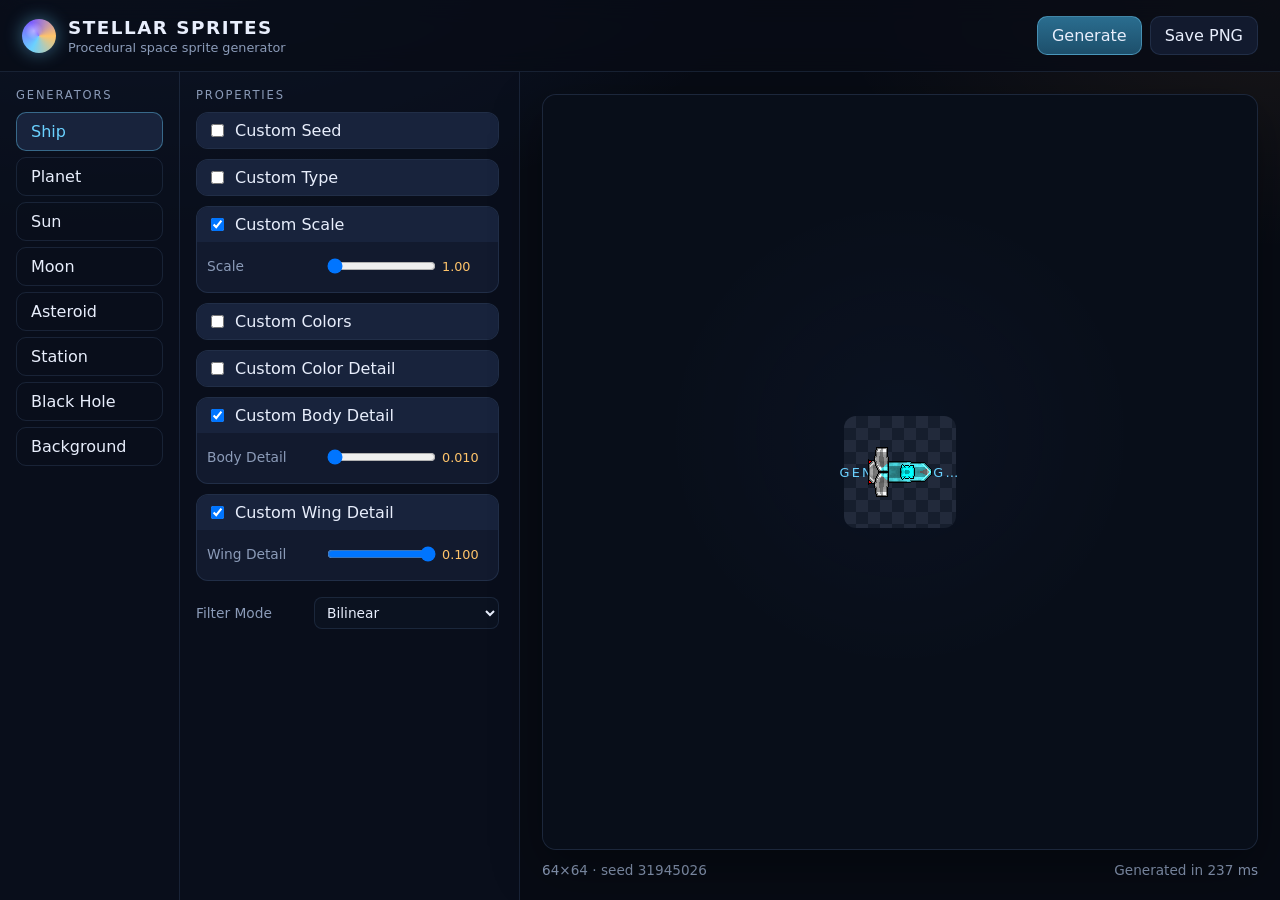
==== web/index.html @ 28acf5dc "Convert Stellar Sprites generators to a web app Port the Unity Editor sprite generators (ships, plan" ====
<!DOCTYPE html>
<html lang="en">
<head>
  <meta charset="UTF-8" />
  <meta name="viewport" content="width=device-width, initial-scale=1" />
  <title>Stellar Sprites</title>
  <link rel="stylesheet" href="./styles.css" />
</head>
<body>
  <div class="app">
    <header class="topbar">
      <div class="brand">
        <span class="logo" aria-hidden="true"></span>
        <div>
          <h1>Stellar Sprites</h1>
          <p>Procedural space sprite generator</p>
        </div>
      </div>
      <div class="actions">
        <button id="btn-generate" type="button" class="primary">Generate</button>
        <button id="btn-save" type="button">Save PNG</button>
      </div>
    </header>

    <aside class="nav-col">
      <p class="nav-label">Generators</p>
      <div id="type-nav" class="type-nav"></div>
    </aside>

    <section class="controls-col">
      <p class="nav-label">Properties</p>
      <div id="controls" class="controls"></div>
    </section>

    <main class="preview-col">
      <div class="preview-frame">
        <div id="generating" class="generating" hidden>Generating…</div>
        <div class="checker">
          <canvas id="sprite-canvas" width="64" height="64"></canvas>
        </div>
      </div>
      <div class="preview-footer">
        <span id="preview-meta">No sprite yet</span>
        <span id="status"></span>
      </div>
    </main>
  </div>
  <script type="module" src="./js/app.js"></script>
</body>
</html>
---- web/styles.css ----
:root {
  --bg: #070b14;
  --bg-2: #0c1220;
  --panel: #121a2e;
  --panel-2: #18233c;
  --line: rgba(140, 190, 255, 0.12);
  --text: #e8eefc;
  --muted: #8b9bb8;
  --accent: #6ad1ff;
  --accent-2: #ffc46a;
  --danger: #ff7b8a;
  --shadow: 0 18px 50px rgba(0, 0, 0, 0.35);
  --radius: 14px;
  font-family: "Segoe UI", "Trebuchet MS", system-ui, sans-serif;
}

* { box-sizing: border-box; }

html, body {
  margin: 0;
  min-height: 100%;
  background:
    radial-gradient(1200px 600px at 10% -10%, rgba(80, 140, 255, 0.16), transparent 55%),
    radial-gradient(900px 500px at 100% 0%, rgba(255, 170, 80, 0.08), transparent 50%),
    var(--bg);
  color: var(--text);
}

body {
  background-attachment: fixed;
}

.app {
  display: grid;
  grid-template-columns: 180px 340px minmax(0, 1fr);
  grid-template-rows: auto 1fr;
  min-height: 100vh;
}

.topbar {
  grid-column: 1 / -1;
  display: flex;
  align-items: center;
  justify-content: space-between;
  padding: 16px 22px;
  border-bottom: 1px solid var(--line);
  background: rgba(8, 12, 22, 0.8);
  backdrop-filter: blur(12px);
  position: sticky;
  top: 0;
  z-index: 5;
}

.brand {
  display: flex;
  gap: 12px;
  align-items: center;
}

.logo {
  width: 34px;
  height: 34px;
  border-radius: 50%;
  background:
    radial-gradient(circle at 35% 35%, #fff7, transparent 28%),
    conic-gradient(from 210deg, #6ad1ff, #7a5cff, #ffc46a, #6ad1ff);
  box-shadow: 0 0 18px rgba(106, 209, 255, 0.45);
}

h1 {
  margin: 0;
  font-size: 1.15rem;
  letter-spacing: 0.08em;
  text-transform: uppercase;
}

.brand p {
  margin: 2px 0 0;
  color: var(--muted);
  font-size: 0.8rem;
}

.actions { display: flex; gap: 8px; }

button {
  appearance: none;
  border: 1px solid var(--line);
  background: var(--panel);
  color: var(--text);
  border-radius: 10px;
  padding: 9px 14px;
  cursor: pointer;
  font: inherit;
}

button:hover { border-color: var(--accent); }
button:disabled { opacity: 0.55; cursor: default; }

button.primary {
  background: linear-gradient(180deg, #2a6d8f, #1d4f6b);
  border-color: #7ad7ff66;
}

.nav-col, .controls-col {
  border-right: 1px solid var(--line);
  background: rgba(10, 16, 30, 0.72);
  padding: 16px;
}

.nav-label {
  margin: 0 0 10px;
  color: var(--muted);
  font-size: 0.72rem;
  letter-spacing: 0.16em;
  text-transform: uppercase;
}

.type-nav { display: flex; flex-direction: column; gap: 6px; }

.type-nav button {
  text-align: left;
  background: transparent;
}

.type-nav button.active {
  background: var(--panel-2);
  border-color: #6ad1ff66;
  color: var(--accent);
}

.controls {
  overflow: auto;
  max-height: calc(100vh - 120px);
  padding-right: 4px;
}

.props { display: flex; flex-direction: column; gap: 10px; }

.toggle-group {
  border: 1px solid var(--line);
  border-radius: 12px;
  background: var(--panel);
  overflow: hidden;
}

.toggle-group:not(.on) .toggle-body { display: none; }

.toggle-head {
  display: flex;
  gap: 8px;
  align-items: center;
  padding: 8px 10px;
  cursor: pointer;
  background: var(--panel-2);
}

.toggle-body { padding: 8px 10px 10px; }

.control-row {
  display: grid;
  grid-template-columns: 110px minmax(0, 1fr);
  gap: 8px;
  align-items: center;
  margin: 6px 0;
  font-size: 0.86rem;
}

.control-row label { color: var(--muted); }

input[type="number"], select {
  width: 100%;
  background: #0b1220;
  color: var(--text);
  border: 1px solid var(--line);
  border-radius: 8px;
  padding: 6px 8px;
  font: inherit;
}

input[type="color"] {
  width: 36px;
  height: 28px;
  padding: 0;
  border: 1px solid var(--line);
  background: transparent;
  cursor: pointer;
}

.color-row { display: flex; gap: 6px; flex-wrap: wrap; }

.slider-wrap {
  display: grid;
  grid-template-columns: 1fr 46px;
  gap: 8px;
  align-items: center;
}

input[type="range"] { width: 100%; }

.slider-val {
  color: var(--accent-2);
  font-variant-numeric: tabular-nums;
  font-size: 0.8rem;
}

.preview-col {
  padding: 22px;
  display: flex;
  flex-direction: column;
  min-width: 0;
}

.preview-frame {
  position: relative;
  flex: 1;
  min-height: 420px;
  border-radius: var(--radius);
  border: 1px solid var(--line);
  background:
    radial-gradient(circle at 50% 45%, rgba(80, 140, 255, 0.08), transparent 42%),
    var(--bg-2);
  box-shadow: var(--shadow);
  display: grid;
  place-items: center;
  overflow: hidden;
}

.checker {
  background-image:
    linear-gradient(45deg, #2b354b 25%, transparent 25%),
    linear-gradient(-45deg, #2b354b 25%, transparent 25%),
    linear-gradient(45deg, transparent 75%, #2b354b 75%),
    linear-gradient(-45deg, transparent 75%, #2b354b 75%);
  background-size: 24px 24px;
  background-position: 0 0, 0 12px, 12px -12px, -12px 0;
  background-color: #44506a;
  border-radius: 12px;
  padding: 24px;
}

#sprite-canvas {
  display: block;
  max-width: min(70vw, 520px);
  max-height: min(70vh, 520px);
  transform-origin: center center;
  image-rendering: auto;
  background: transparent;
}

.generating {
  position: absolute;
  inset: 0;
  display: grid;
  place-items: center;
  background: rgba(7, 11, 20, 0.55);
  letter-spacing: 0.18em;
  text-transform: uppercase;
  font-size: 0.8rem;
  color: var(--accent);
}

.preview-footer {
  display: flex;
  justify-content: space-between;
  gap: 12px;
  margin-top: 12px;
  color: var(--muted);
  font-size: 0.85rem;
}

#status.error { color: var(--danger); }

@media (max-width: 980px) {
  .app {
    grid-template-columns: 1fr;
    grid-template-rows: auto auto auto auto;
  }
  .nav-col, .controls-col { border-right: 0; border-bottom: 1px solid var(--line); }
  .type-nav { flex-direction: row; flex-wrap: wrap; }
  .controls { max-height: none; }
}
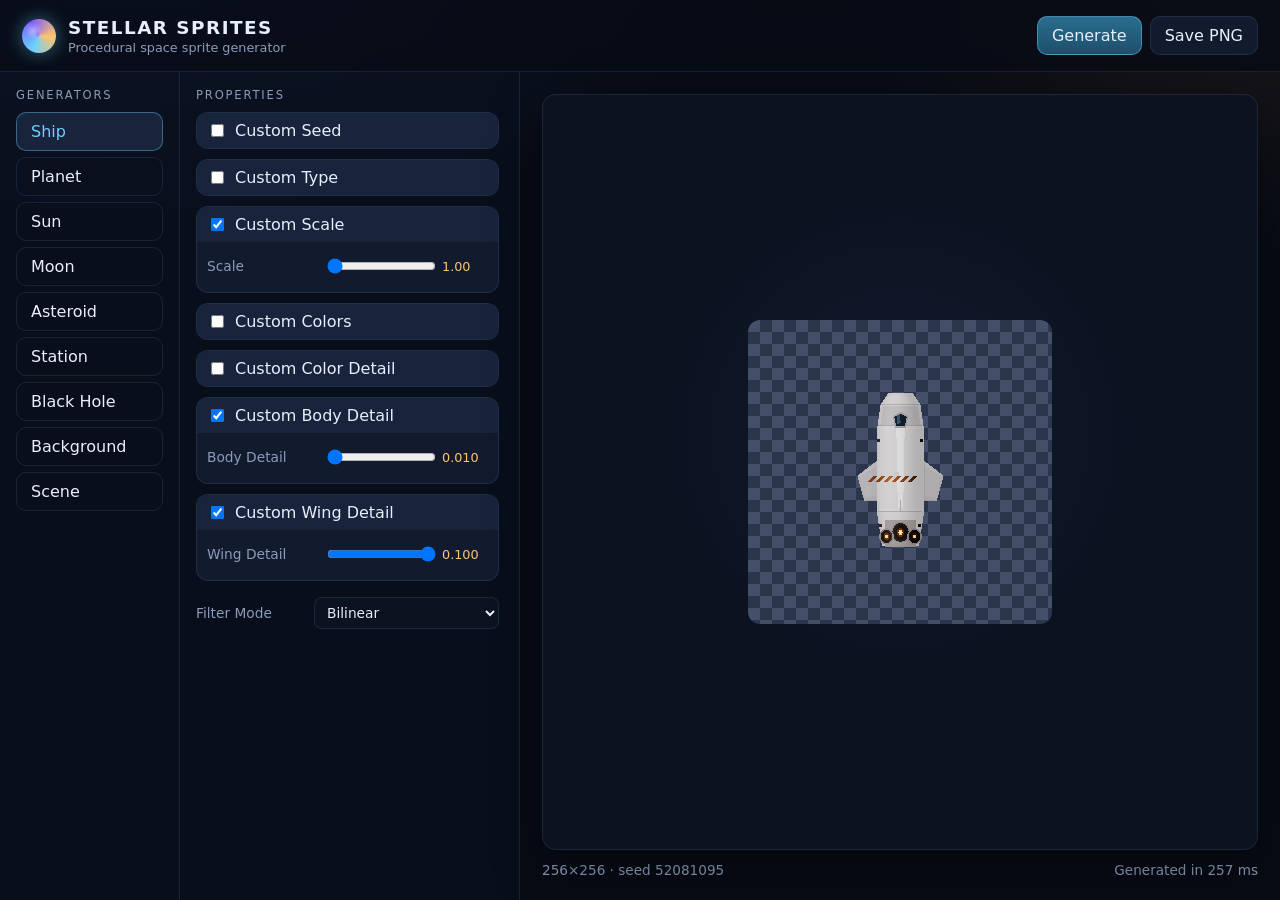
==== commit ea4cd22c: "Add a solar-system scene generator with flyable test mode Scene builds a full system from the existi" ====
--- a/web/index.html
+++ b/web/index.html
@@ -18,6 +18,7 @@
       </div>
       <div class="actions">
         <button id="btn-generate" type="button" class="primary">Generate</button>
+        <button id="btn-fly" type="button" hidden>Test Mode</button>
         <button id="btn-save" type="button">Save PNG</button>
       </div>
     </header>
@@ -45,6 +46,15 @@
       </div>
     </main>
   </div>
+  <div id="fly-mode" class="fly-mode" hidden>
+    <canvas id="fly-canvas" tabindex="0"></canvas>
+    <div class="fly-hud">
+      <div class="fly-hint">W thrust · A/D turn · S reverse · Shift boost · Space brake · scroll zoom · Esc exit</div>
+      <div id="fly-readout" class="fly-readout">Test Mode</div>
+      <canvas id="fly-minimap" width="168" height="168"></canvas>
+    </div>
+    <button id="btn-fly-exit" type="button">Exit Test Mode</button>
+  </div>
   <script type="module" src="./js/app.js"></script>
 </body>
 </html>
--- a/web/styles.css
+++ b/web/styles.css
@@ -259,6 +259,10 @@
   color: var(--accent);
 }
 
+.generating[hidden] {
+  display: none !important;
+}
+
 .preview-footer {
   display: flex;
   justify-content: space-between;
@@ -269,6 +273,69 @@
 }
 
 #status.error { color: var(--danger); }
+
+.scene-hint {
+  margin: 4px 2px 0;
+  color: var(--muted);
+  font-size: 0.8rem;
+  line-height: 1.4;
+}
+
+.fly-mode {
+  position: fixed;
+  inset: 0;
+  z-index: 40;
+  background: #02050c;
+}
+
+.fly-mode[hidden] { display: none !important; }
+
+#fly-canvas {
+  display: block;
+  width: 100%;
+  height: 100%;
+  outline: none;
+}
+
+.fly-hud {
+  position: absolute;
+  inset: 16px 16px auto 16px;
+  display: flex;
+  justify-content: space-between;
+  gap: 12px;
+  pointer-events: none;
+  align-items: flex-start;
+}
+
+.fly-hint, .fly-readout {
+  background: rgba(8, 14, 26, 0.72);
+  border: 1px solid var(--line);
+  border-radius: 10px;
+  padding: 8px 12px;
+  font-size: 0.78rem;
+  letter-spacing: 0.04em;
+  color: var(--muted);
+}
+
+.fly-readout { color: var(--accent); }
+
+#fly-minimap {
+  position: absolute;
+  right: 16px;
+  bottom: 16px;
+  width: 168px;
+  height: 168px;
+  border-radius: 12px;
+  border: 1px solid var(--line);
+  background: #071018;
+  pointer-events: none;
+}
+
+#btn-fly-exit {
+  position: absolute;
+  left: 16px;
+  bottom: 16px;
+}
 
 @media (max-width: 980px) {
   .app {
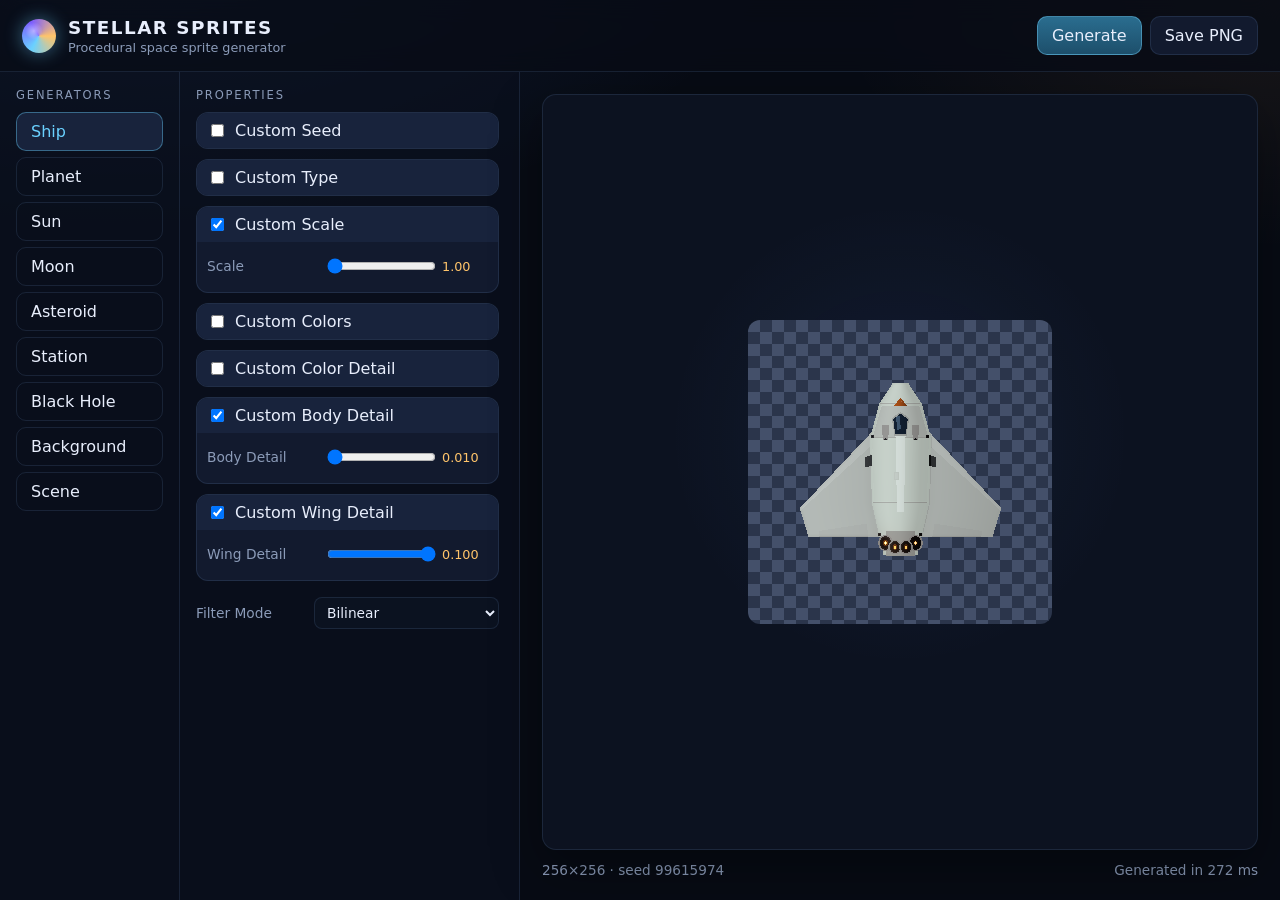
==== commit 8e168cb3: "Fix test-mode starfield tiling and minimap placement Scale the nebula so it no longer repeats as a 2" ====
--- a/web/index.html
+++ b/web/index.html
@@ -51,8 +51,8 @@
     <div class="fly-hud">
       <div class="fly-hint">W thrust · A/D turn · S reverse · Shift boost · Space brake · scroll zoom · Esc exit</div>
       <div id="fly-readout" class="fly-readout">Test Mode</div>
-      <canvas id="fly-minimap" width="168" height="168"></canvas>
     </div>
+    <canvas id="fly-minimap" width="168" height="168"></canvas>
     <button id="btn-fly-exit" type="button">Exit Test Mode</button>
   </div>
   <script type="module" src="./js/app.js"></script>
--- a/web/styles.css
+++ b/web/styles.css
@@ -317,7 +317,13 @@
   color: var(--muted);
 }
 
-.fly-readout { color: var(--accent); }
+.fly-readout {
+  color: var(--accent);
+  max-width: min(46vw, 420px);
+  overflow: hidden;
+  text-overflow: ellipsis;
+  white-space: nowrap;
+}
 
 #fly-minimap {
   position: absolute;
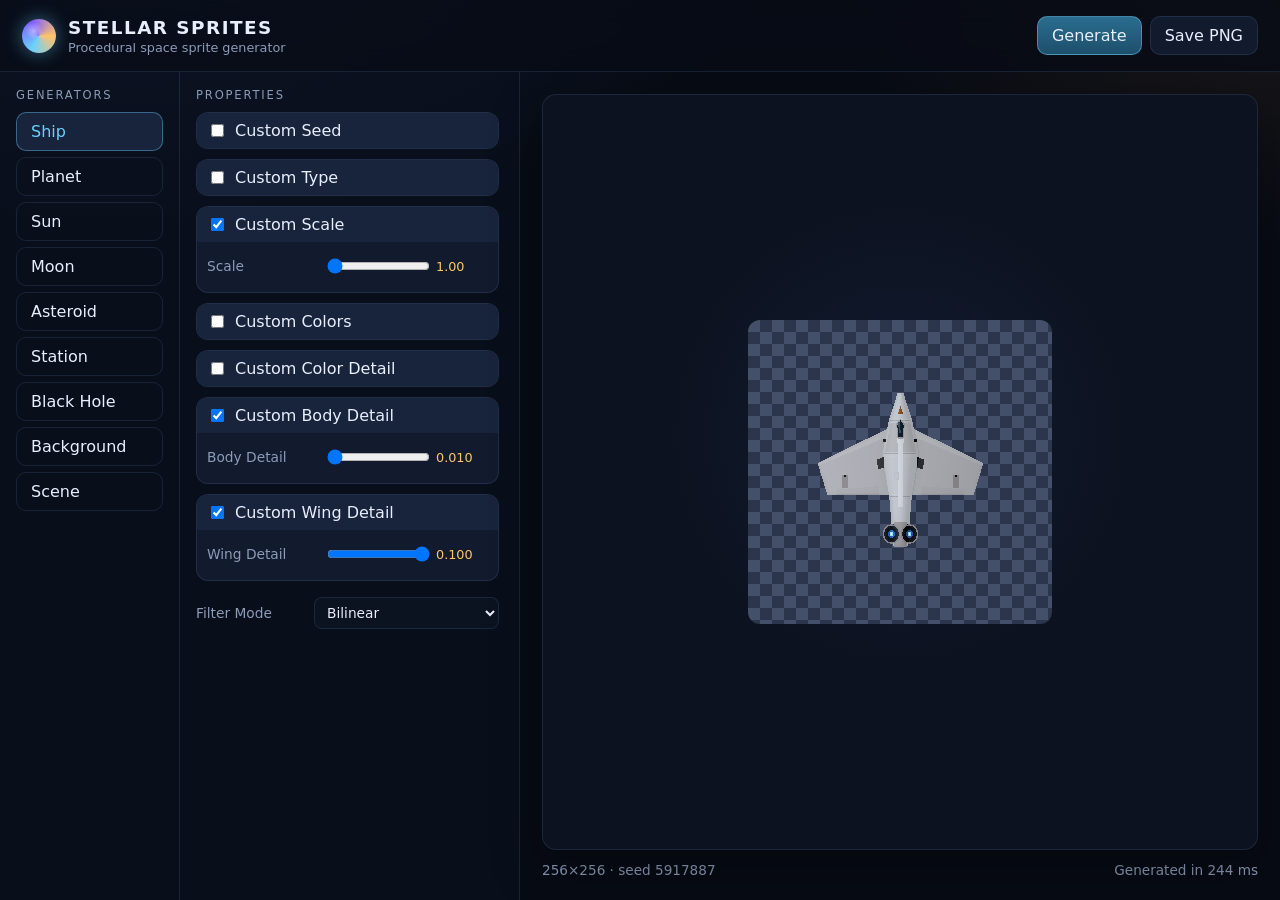
==== commit 66e69d72: "Drop solar orbits, add belt chance and mobile fly controls Planets, belts, and NPCs stay in place wh" ====
--- a/web/index.html
+++ b/web/index.html
@@ -2,7 +2,7 @@
 <html lang="en">
 <head>
   <meta charset="UTF-8" />
-  <meta name="viewport" content="width=device-width, initial-scale=1" />
+  <meta name="viewport" content="width=device-width, initial-scale=1, viewport-fit=cover" />
   <title>Stellar Sprites</title>
   <link rel="stylesheet" href="./styles.css" />
 </head>
@@ -49,11 +49,21 @@
   <div id="fly-mode" class="fly-mode" hidden>
     <canvas id="fly-canvas" tabindex="0"></canvas>
     <div class="fly-hud">
-      <div class="fly-hint">W thrust · A/D turn · S reverse · Shift boost · Space brake · scroll zoom · Esc exit</div>
+      <div class="fly-hint">WASD or on-screen stick · Shift/Boost · Space/Brake · pinch to zoom · Esc exit</div>
       <div id="fly-readout" class="fly-readout">Test Mode</div>
     </div>
     <canvas id="fly-minimap" width="168" height="168"></canvas>
     <button id="btn-fly-exit" type="button">Exit Test Mode</button>
+    <div id="fly-pad" class="fly-pad">
+      <div id="fly-stick" class="fly-stick" role="presentation" aria-label="Flight stick">
+        <div id="fly-stick-knob" class="fly-stick-knob"></div>
+      </div>
+      <div class="fly-buttons">
+        <button id="fly-boost" type="button">Boost</button>
+        <button id="fly-thrust" type="button">Thrust</button>
+        <button id="fly-brake" type="button">Brake</button>
+      </div>
+    </div>
   </div>
   <script type="module" src="./js/app.js"></script>
 </body>
--- a/web/styles.css
+++ b/web/styles.css
@@ -190,7 +190,7 @@
 
 .slider-wrap {
   display: grid;
-  grid-template-columns: 1fr 46px;
+  grid-template-columns: 1fr 52px;
   gap: 8px;
   align-items: center;
 }
@@ -286,6 +286,10 @@
   inset: 0;
   z-index: 40;
   background: #02050c;
+  overflow: hidden;
+  touch-action: none;
+  user-select: none;
+  -webkit-user-select: none;
 }
 
 .fly-mode[hidden] { display: none !important; }
@@ -295,11 +299,14 @@
   width: 100%;
   height: 100%;
   outline: none;
+  touch-action: none;
 }
 
 .fly-hud {
   position: absolute;
-  inset: 16px 16px auto 16px;
+  top: 16px;
+  left: 16px;
+  right: 196px;
   display: flex;
   justify-content: space-between;
   gap: 12px;
@@ -328,7 +335,7 @@
 #fly-minimap {
   position: absolute;
   right: 16px;
-  bottom: 16px;
+  top: 16px;
   width: 168px;
   height: 168px;
   border-radius: 12px;
@@ -340,7 +347,107 @@
 #btn-fly-exit {
   position: absolute;
   left: 16px;
-  bottom: 16px;
+  bottom: calc(28px + 132px + env(safe-area-inset-bottom, 0px));
+}
+
+.fly-pad {
+  position: absolute;
+  left: 0;
+  right: 0;
+  bottom: 0;
+  display: flex;
+  justify-content: space-between;
+  align-items: flex-end;
+  padding: 0 18px calc(14px + env(safe-area-inset-bottom, 0px));
+  pointer-events: none;
+  z-index: 2;
+}
+
+.fly-stick {
+  pointer-events: auto;
+  width: 132px;
+  height: 132px;
+  border-radius: 50%;
+  border: 1px solid rgba(140, 190, 255, 0.28);
+  background: radial-gradient(circle at 50% 50%, rgba(18, 32, 58, 0.55), rgba(6, 10, 18, 0.72));
+  box-shadow: inset 0 0 18px rgba(0, 0, 0, 0.35);
+  position: relative;
+  touch-action: none;
+}
+
+.fly-stick-knob {
+  position: absolute;
+  left: 50%;
+  top: 50%;
+  width: 52px;
+  height: 52px;
+  margin: -26px 0 0 -26px;
+  border-radius: 50%;
+  background: radial-gradient(circle at 35% 30%, #d7e7ff, #6aa0d8 58%, #2a4a72);
+  border: 1px solid rgba(255, 255, 255, 0.35);
+  box-shadow: 0 6px 16px rgba(0, 0, 0, 0.4);
+  pointer-events: none;
+}
+
+.fly-buttons {
+  pointer-events: auto;
+  display: flex;
+  flex-direction: column;
+  gap: 10px;
+  width: min(38vw, 128px);
+}
+
+.fly-buttons button {
+  min-height: 48px;
+  touch-action: none;
+  -webkit-user-select: none;
+  user-select: none;
+}
+
+.fly-buttons button:active {
+  transform: translateY(1px);
+  filter: brightness(1.12);
+}
+
+#fly-boost {
+  background: linear-gradient(180deg, #8a5a18, #5a3810);
+  border-color: #ffc46a88;
+  color: #ffe6b8;
+}
+
+#fly-thrust {
+  background: linear-gradient(180deg, #2a6d8f, #1d4f6b);
+  border-color: #7ad7ff66;
+}
+
+#fly-brake {
+  background: linear-gradient(180deg, #7a3140, #4d1e28);
+  border-color: #ff7b8a88;
+}
+
+@media (max-width: 720px) {
+  .fly-hud {
+    right: 16px;
+    top: 188px;
+    flex-direction: column;
+  }
+  .fly-hint, .fly-readout {
+    max-width: none;
+    white-space: normal;
+  }
+  #fly-minimap {
+    width: 120px;
+    height: 120px;
+  }
+  .fly-stick {
+    width: 118px;
+    height: 118px;
+  }
+  #btn-fly-exit {
+    left: 16px;
+    bottom: auto;
+    top: 16px;
+  }
 }
 
 @media (max-width: 980px) {
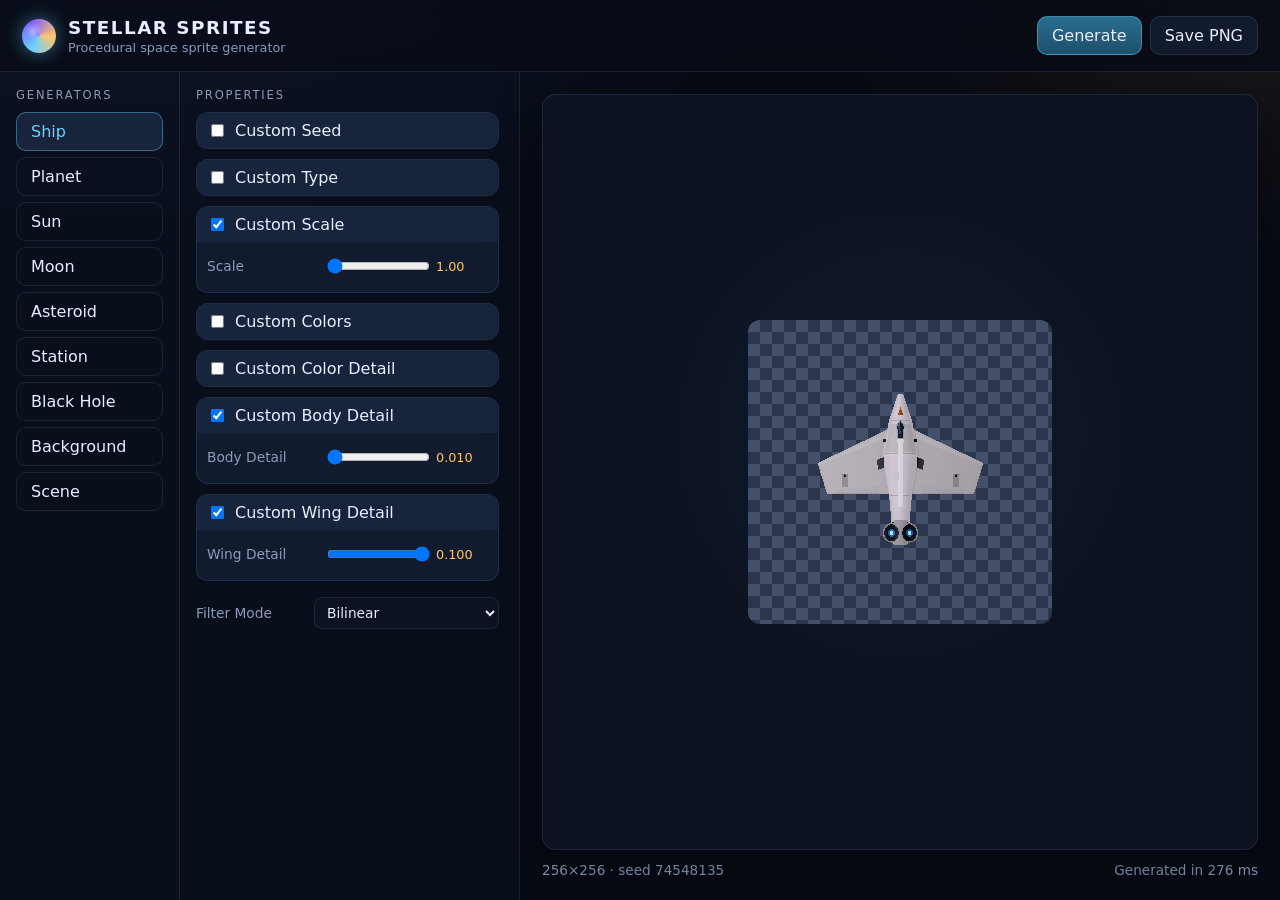
==== commit 19bb0cfc: "Keep Test Mode controls inside the visible viewport Pin the fly overlay to the visual viewport so th" ====
--- a/web/index.html
+++ b/web/index.html
@@ -2,7 +2,7 @@
 <html lang="en">
 <head>
   <meta charset="UTF-8" />
-  <meta name="viewport" content="width=device-width, initial-scale=1, viewport-fit=cover" />
+  <meta name="viewport" content="width=device-width, initial-scale=1, viewport-fit=cover, interactive-widget=resizes-content" />
   <title>Stellar Sprites</title>
   <link rel="stylesheet" href="./styles.css" />
 </head>
--- a/web/styles.css
+++ b/web/styles.css
@@ -283,18 +283,26 @@
 
 .fly-mode {
   position: fixed;
-  inset: 0;
+  top: 0;
+  left: 0;
+  width: 100%;
+  height: 100%;
+  height: 100dvh;
+  height: 100svh;
   z-index: 40;
   background: #02050c;
   overflow: hidden;
   touch-action: none;
   user-select: none;
   -webkit-user-select: none;
+  box-sizing: border-box;
 }
 
 .fly-mode[hidden] { display: none !important; }
 
 #fly-canvas {
+  position: absolute;
+  inset: 0;
   display: block;
   width: 100%;
   height: 100%;
@@ -304,9 +312,9 @@
 
 .fly-hud {
   position: absolute;
-  top: 16px;
-  left: 16px;
-  right: 196px;
+  top: max(10px, env(safe-area-inset-top, 0px));
+  left: max(158px, calc(148px + env(safe-area-inset-left, 0px)));
+  right: max(196px, calc(180px + env(safe-area-inset-right, 0px)));
   display: flex;
   justify-content: space-between;
   gap: 12px;
@@ -334,8 +342,8 @@
 
 #fly-minimap {
   position: absolute;
-  right: 16px;
-  top: 16px;
+  right: max(10px, env(safe-area-inset-right, 0px));
+  top: max(10px, env(safe-area-inset-top, 0px));
   width: 168px;
   height: 168px;
   border-radius: 12px;
@@ -346,8 +354,10 @@
 
 #btn-fly-exit {
   position: absolute;
-  left: 16px;
-  bottom: calc(28px + 132px + env(safe-area-inset-bottom, 0px));
+  top: max(10px, env(safe-area-inset-top, 0px));
+  left: max(10px, env(safe-area-inset-left, 0px));
+  bottom: auto;
+  z-index: 3;
 }
 
 .fly-pad {
@@ -358,13 +368,18 @@
   display: flex;
   justify-content: space-between;
   align-items: flex-end;
-  padding: 0 18px calc(14px + env(safe-area-inset-bottom, 0px));
+  gap: 12px;
+  padding-top: 8px;
+  padding-left: max(12px, env(safe-area-inset-left, 0px));
+  padding-right: max(12px, env(safe-area-inset-right, 0px));
+  padding-bottom: max(16px, env(safe-area-inset-bottom, 0px));
   pointer-events: none;
   z-index: 2;
 }
 
 .fly-stick {
   pointer-events: auto;
+  flex: 0 0 auto;
   width: 132px;
   height: 132px;
   border-radius: 50%;
@@ -425,28 +440,57 @@
   border-color: #ff7b8a88;
 }
 
-@media (max-width: 720px) {
+@media (max-width: 900px), (max-height: 640px), (pointer: coarse) {
+  .fly-hint { display: none; }
   .fly-hud {
-    right: 16px;
-    top: 188px;
+    top: max(54px, calc(44px + env(safe-area-inset-top, 0px)));
+    left: max(10px, env(safe-area-inset-left, 0px));
+    right: max(128px, calc(116px + env(safe-area-inset-right, 0px)));
     flex-direction: column;
   }
-  .fly-hint, .fly-readout {
+  .fly-readout {
     max-width: none;
-    white-space: normal;
+    white-space: nowrap;
   }
   #fly-minimap {
-    width: 120px;
-    height: 120px;
+    width: 104px;
+    height: 104px;
   }
   .fly-stick {
-    width: 118px;
-    height: 118px;
-  }
-  #btn-fly-exit {
-    left: 16px;
-    bottom: auto;
-    top: 16px;
+    width: 112px;
+    height: 112px;
+  }
+  .fly-buttons {
+    width: min(34vw, 112px);
+    gap: 8px;
+  }
+  .fly-buttons button {
+    min-height: 44px;
+    padding: 8px 10px;
+  }
+}
+
+@media (max-height: 430px) {
+  .fly-stick {
+    width: 92px;
+    height: 92px;
+  }
+  .fly-stick-knob {
+    width: 40px;
+    height: 40px;
+    margin: -20px 0 0 -20px;
+  }
+  .fly-buttons {
+    flex-direction: row;
+    width: auto;
+  }
+  .fly-buttons button {
+    min-width: 68px;
+    min-height: 40px;
+  }
+  #fly-minimap {
+    width: 88px;
+    height: 88px;
   }
 }
 
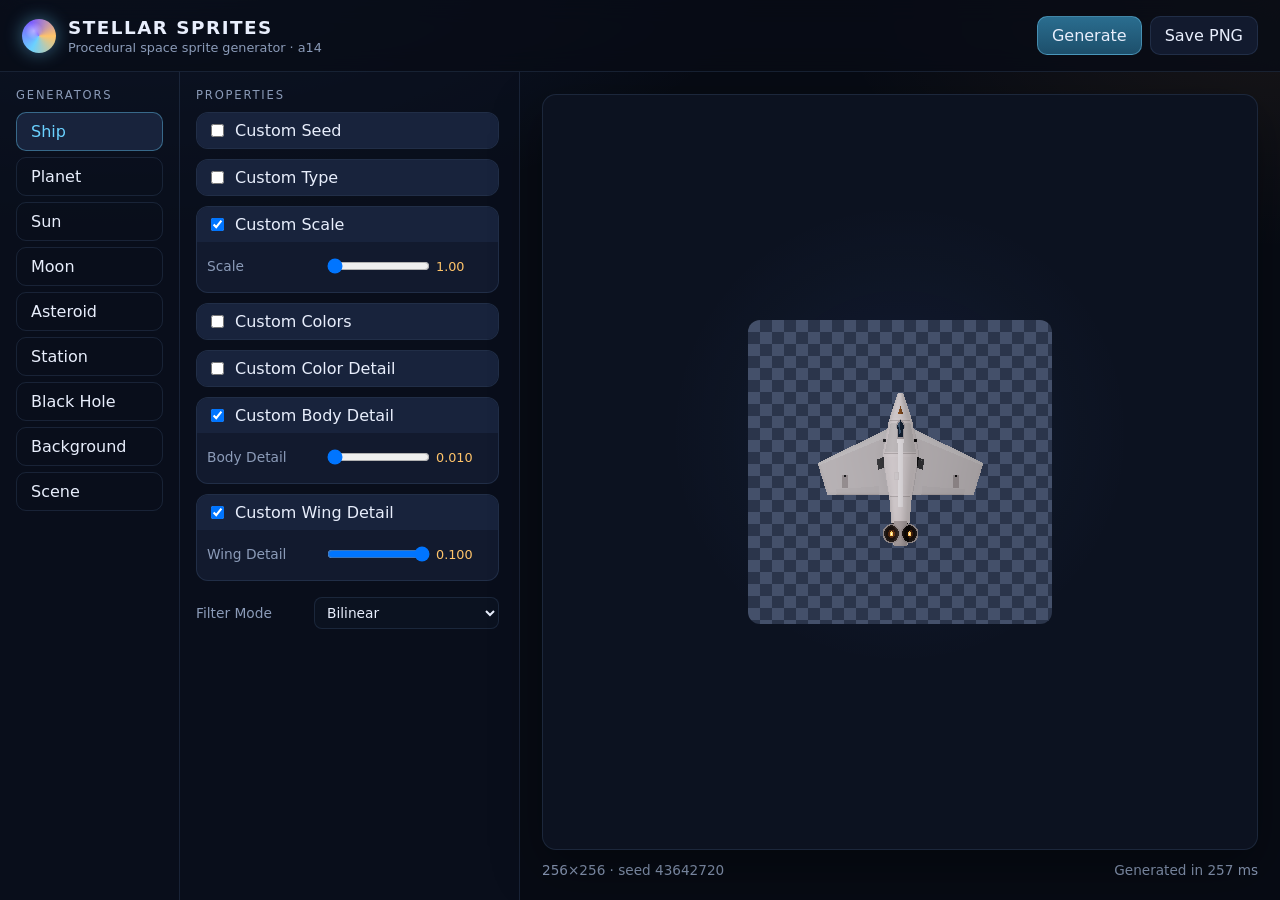
==== commit d3c40fc5: "Stop Railway from serving a cached asteroid generator Python's file server was letting browsers keep" ====
--- a/web/index.html
+++ b/web/index.html
@@ -4,7 +4,7 @@
   <meta charset="UTF-8" />
   <meta name="viewport" content="width=device-width, initial-scale=1, viewport-fit=cover, interactive-widget=resizes-content" />
   <title>Stellar Sprites</title>
-  <link rel="stylesheet" href="./styles.css" />
+  <link rel="stylesheet" href="./styles.css?v=a14" />
 </head>
 <body>
   <div class="app">
@@ -13,7 +13,7 @@
         <span class="logo" aria-hidden="true"></span>
         <div>
           <h1>Stellar Sprites</h1>
-          <p>Procedural space sprite generator</p>
+          <p>Procedural space sprite generator · a14</p>
         </div>
       </div>
       <div class="actions">
@@ -65,6 +65,6 @@
       </div>
     </div>
   </div>
-  <script type="module" src="./js/app.js"></script>
+  <script type="module" src="./js/app.js?v=a14"></script>
 </body>
 </html>
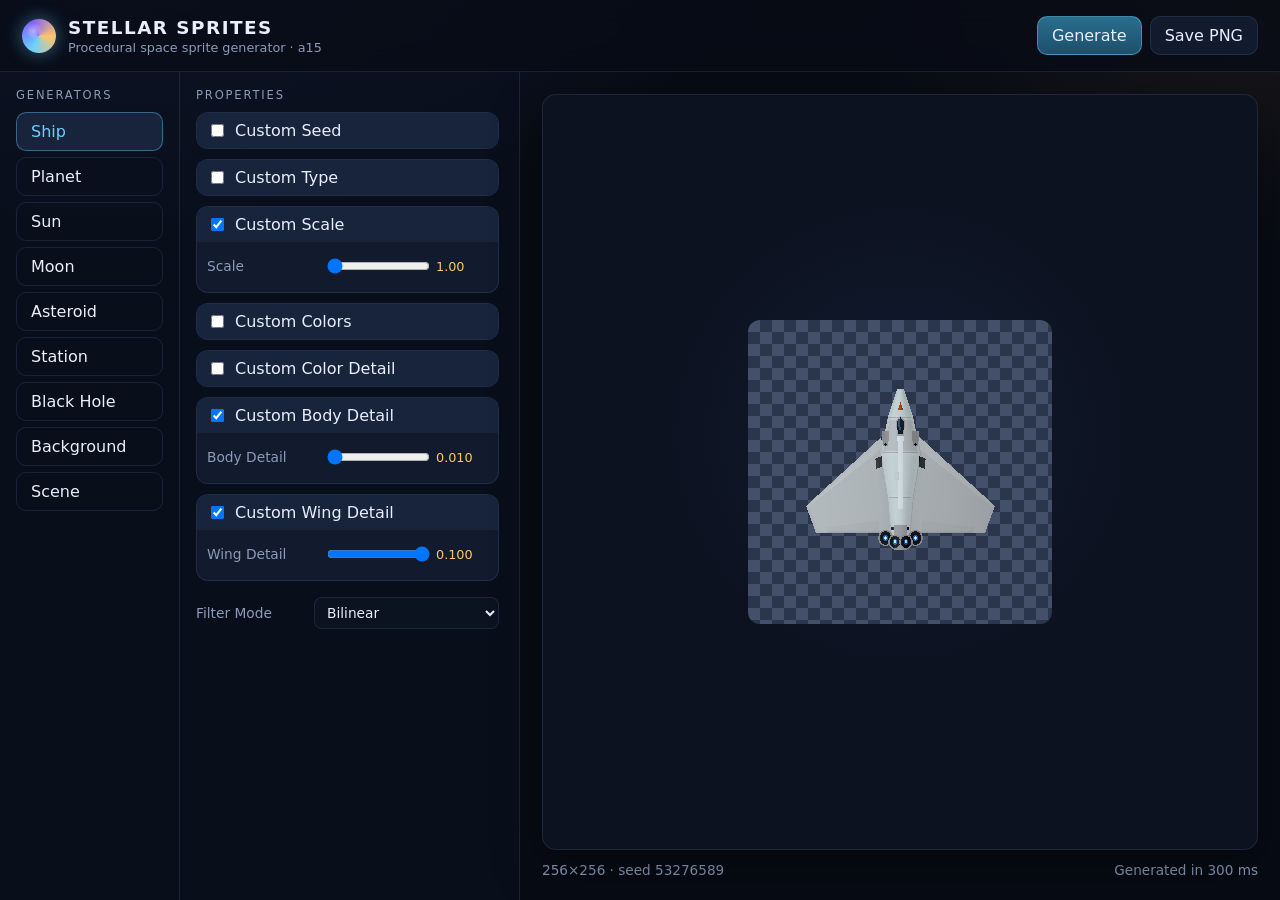
==== commit 7d4cdddb: "Draw asteroid minerals as ore deposits or veins Replace speckle flecks with a per-rock choice of war" ====
--- a/web/index.html
+++ b/web/index.html
@@ -4,7 +4,7 @@
   <meta charset="UTF-8" />
   <meta name="viewport" content="width=device-width, initial-scale=1, viewport-fit=cover, interactive-widget=resizes-content" />
   <title>Stellar Sprites</title>
-  <link rel="stylesheet" href="./styles.css?v=a14" />
+  <link rel="stylesheet" href="./styles.css?v=a15" />
 </head>
 <body>
   <div class="app">
@@ -13,7 +13,7 @@
         <span class="logo" aria-hidden="true"></span>
         <div>
           <h1>Stellar Sprites</h1>
-          <p>Procedural space sprite generator · a14</p>
+          <p>Procedural space sprite generator · a15</p>
         </div>
       </div>
       <div class="actions">
@@ -65,6 +65,6 @@
       </div>
     </div>
   </div>
-  <script type="module" src="./js/app.js?v=a14"></script>
+  <script type="module" src="./js/app.js?v=a15"></script>
 </body>
 </html>
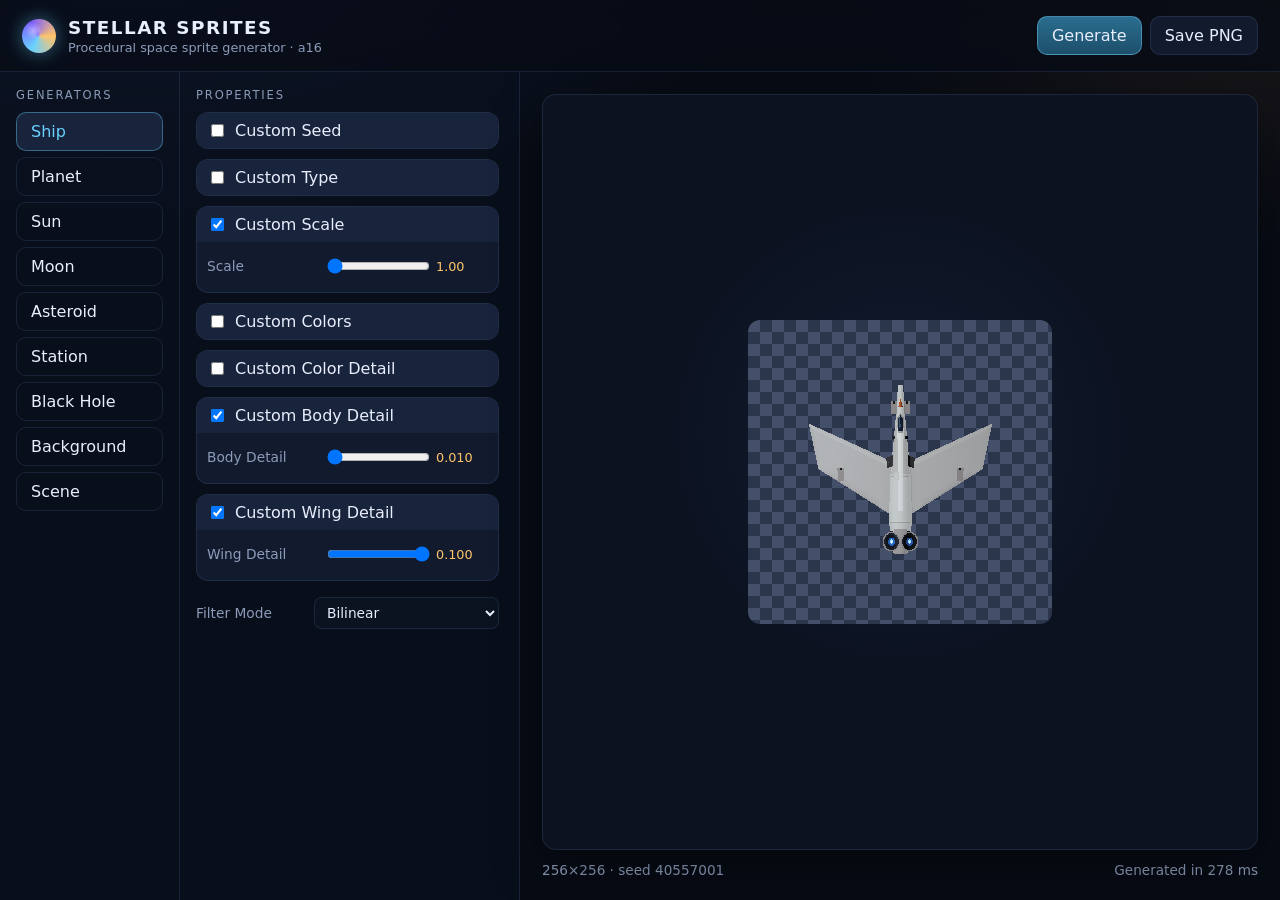
==== commit d732bb54: "Make starfield tiles seamless and give suns room for corona Wrap nebula noise and star glows so Test" ====
--- a/web/index.html
+++ b/web/index.html
@@ -4,7 +4,7 @@
   <meta charset="UTF-8" />
   <meta name="viewport" content="width=device-width, initial-scale=1, viewport-fit=cover, interactive-widget=resizes-content" />
   <title>Stellar Sprites</title>
-  <link rel="stylesheet" href="./styles.css?v=a15" />
+  <link rel="stylesheet" href="./styles.css?v=a16" />
 </head>
 <body>
   <div class="app">
@@ -13,7 +13,7 @@
         <span class="logo" aria-hidden="true"></span>
         <div>
           <h1>Stellar Sprites</h1>
-          <p>Procedural space sprite generator · a15</p>
+          <p>Procedural space sprite generator · a16</p>
         </div>
       </div>
       <div class="actions">
@@ -65,6 +65,6 @@
       </div>
     </div>
   </div>
-  <script type="module" src="./js/app.js?v=a15"></script>
+  <script type="module" src="./js/app.js?v=a16"></script>
 </body>
 </html>
